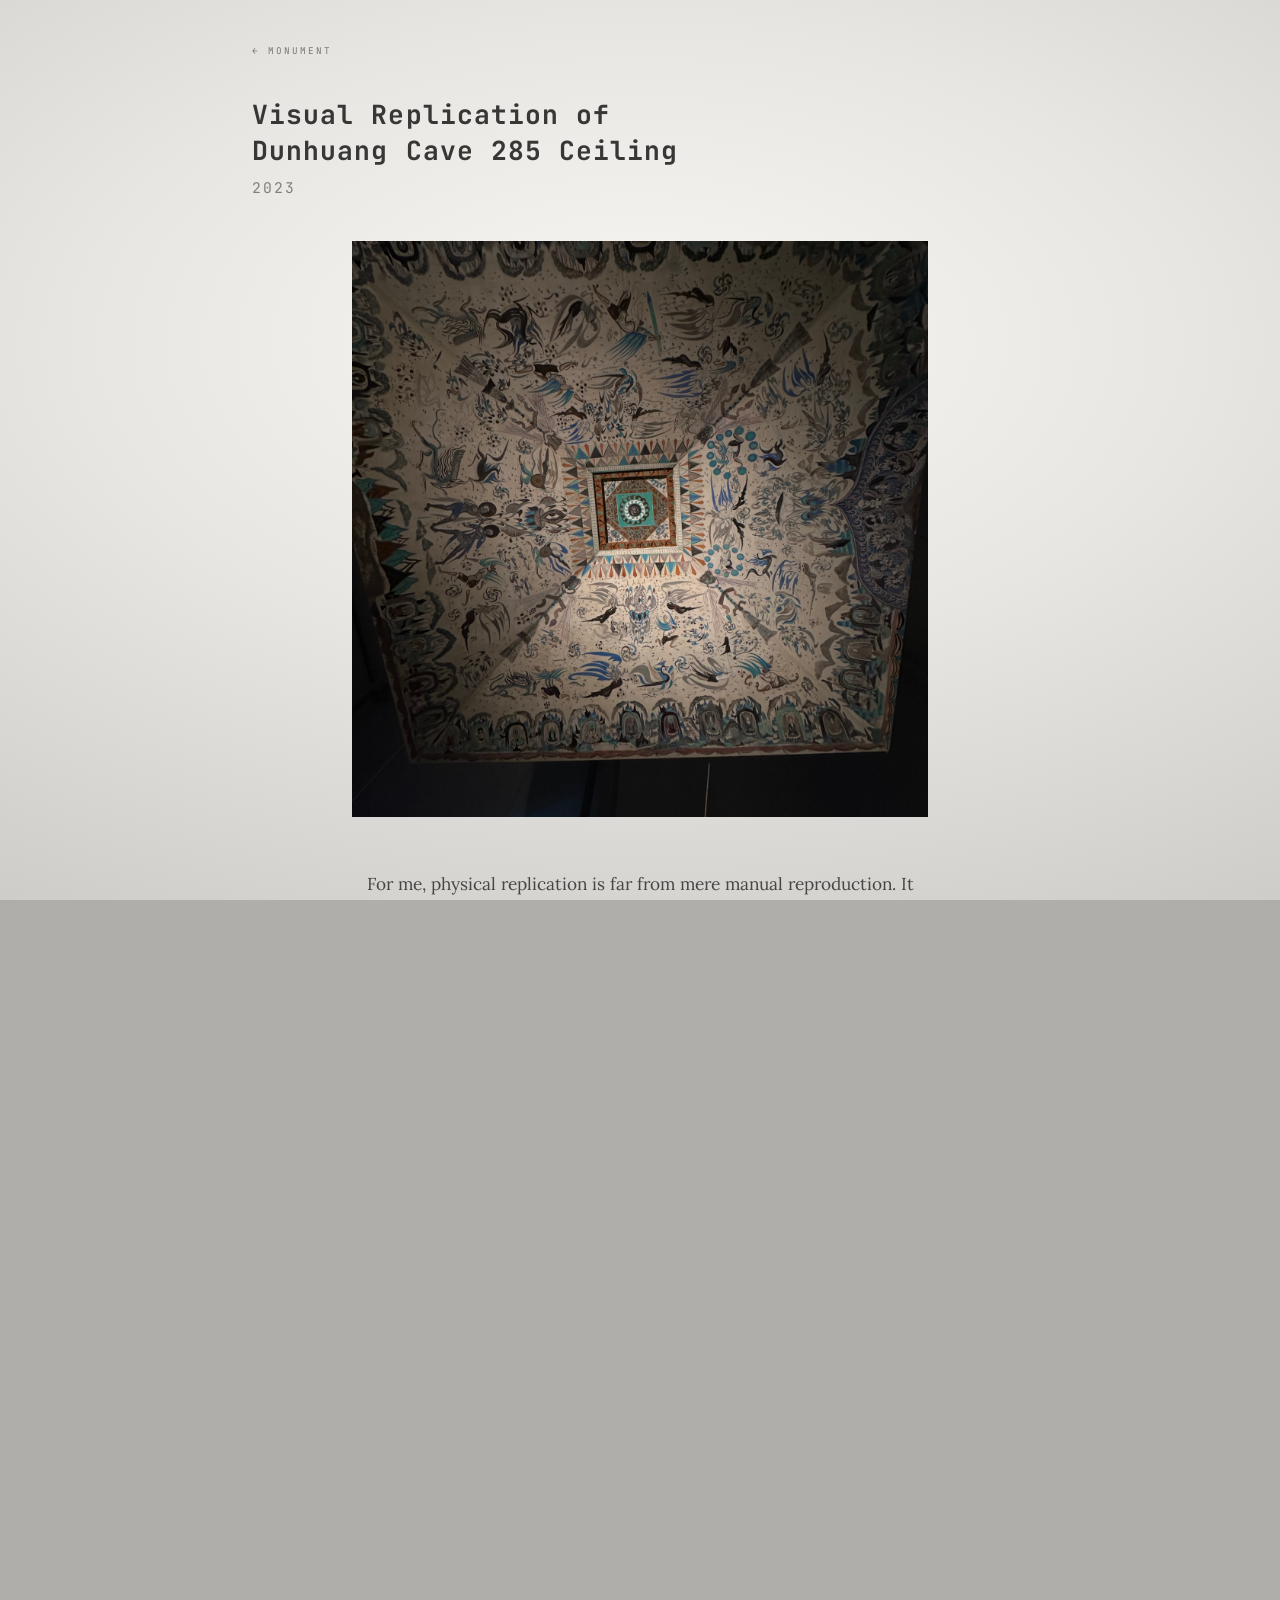
==== 01-DunhuangReplication/index.html @ 9743ee8e "Add project year labels below subpage titles Co-authored-by: Cursor <cursoragent@cursor.com>" ====
<!DOCTYPE html>
<html lang="en">
<head>
  <meta charset="UTF-8" />
  <meta name="viewport" content="width=device-width, initial-scale=1.0" />
  <title>Visual Replication of Dunhuang Cave 285 Ceiling — Tiange Xiang Portfolio</title>
  <link rel="preconnect" href="https://fonts.googleapis.com" />
  <link rel="preconnect" href="https://fonts.gstatic.com" crossorigin />
  <link
    href="https://fonts.googleapis.com/css2?family=JetBrains+Mono:wght@400;500;700&family=Lora:ital,wght@0,400;1,400&display=swap"
    rel="stylesheet"
  />
  <link rel="stylesheet" href="../style.css" />
  <link rel="stylesheet" href="project.css" />
</head>
<body
  class="wrapper project-page dunhuang-page"
  data-text="text-content.txt"
  data-next="../02-GatehouseReplication/"
>
  <div class="bg-atmosphere" aria-hidden="true"></div>
  <canvas id="meteor-layer" data-variant="subpage" aria-hidden="true"></canvas>

  <article class="dh-page">
    <a class="dh-back" href="../">← Monument</a>

    <header class="dh-header">
      <h1 class="dh-title">
        <span class="dh-title-line">Visual Replication of</span>
        <span class="dh-title-line">Dunhuang Cave 285 Ceiling</span>
      </h1>
      <p class="dh-year">2023</p>
    </header>

    <figure class="dh-hero">
      <img src="hero.jpg" alt="Replicated Dunhuang Cave 285 caisson ceiling" width="900" height="900" loading="eager" />
    </figure>

    <div id="dh-intro" class="dh-prose" aria-live="polite"></div>

    <div class="dh-process" role="group" aria-label="Replication process">
      <figure class="dh-process__item">
        <img src="process1.jpg" alt="Workshop construction of the caisson form, step one" width="640" height="480" loading="lazy" />
      </figure>
      <figure class="dh-process__item">
        <img src="process2.jpg" alt="Workshop construction of the caisson form, step two" width="640" height="480" loading="lazy" />
      </figure>
      <figure class="dh-process__item">
        <img src="process3.jpg" alt="Workshop construction of the caisson form, step three" width="640" height="480" loading="lazy" />
      </figure>
    </div>

    <div id="dh-mid1" class="dh-prose"></div>

    <div class="dh-zaojing-pair">
      <figure class="dh-zaojing">
        <img src="zaojing-OG.jpg" alt="Central zaojing lotus pattern from Cave 285" width="520" height="520" loading="lazy" />
      </figure>
      <figure class="dh-zaojing">
        <img src="zaojing-sketch.jpg" alt="Zaojing line drawing study" width="520" height="520" loading="lazy" />
      </figure>
    </div>

    <figure class="dh-lotus">
      <img src="lotus.jpg" alt="Lotus throne motif reference" width="280" height="280" loading="lazy" />
    </figure>

    <div id="dh-mid2" class="dh-prose"></div>

    <section class="dh-split" aria-label="Ceiling and narrative">
      <figure class="dh-split__media">
        <img src="preview-1.jpg" alt="Ceiling and wall mural in the replicated cave space" width="640" height="960" loading="lazy" />
      </figure>
      <div id="dh-split-text" class="dh-prose dh-prose--split"></div>
    </section>

    <div id="dh-exhi-lead" class="dh-prose"></div>

    <figure class="dh-exhi">
      <img src="exhi-preview.jpg" alt="Exhibition installation of the replication" width="1200" height="675" loading="lazy" />
    </figure>

    <div id="dh-final" class="dh-prose"></div>

    <footer class="dh-footer">
      <a id="project-next" class="dh-next" href="../02-GatehouseReplication/">click to see my next project</a>
    </footer>
  </article>

  <script src="../meteor.js"></script>
  <script src="dunhuang-page.js"></script>
</body>
</html>
---- style.css ----
/* ==========================================================================

   3D Monument — UI shell only (scene in WebGL)

   ========================================================================== */



:root {

  --stone-deep: #b0aeaa;

  --stone-mid: #c4c2be;

  --stone: #d8d6d2;

  --stone-light: #f8f6f2;

  --ink: rgba(30, 30, 30, 0.55);

}



* {

  box-sizing: border-box;

  margin: 0;

  padding: 0;

}



html,

body,

.wrapper {

  width: 100%;

  height: 100%;

  overflow: hidden;

}



.wrapper {

  background-color: var(--stone-deep);

  position: relative;

}



.bg-atmosphere {

  position: fixed;

  inset: 0;

  z-index: 0;

  pointer-events: none;

  background:

    radial-gradient(

      ellipse 156% 124% at 50% 38%,

      var(--stone-light) 0%,

      #e8e6e2 28%,

      var(--stone) 48%,

      var(--stone-mid) 72%,

      var(--stone-deep) 100%

    ),

    radial-gradient(

      ellipse 240% 180% at 50% 100%,

      #a8a6a2 0%,

      transparent 58%

    ),

    linear-gradient(

      180deg,

      var(--stone-deep) 0%,

      #b4b2ae 18%,

      var(--stone-mid) 42%,

      var(--stone) 62%,

      #eceae6 82%,

      var(--stone-light) 100%

    );

}



#canvas-host {

  position: fixed;

  inset: 0;

  z-index: 1;

  background: transparent;

  touch-action: manipulation;

}



#canvas-host canvas {

  display: block;

  width: 100%;

  height: 100%;

  outline: none;

}



.ui-hint {

  position: fixed;

  bottom: 2.6rem;

  left: 50%;

  transform: translateX(-50%);

  font-family: "JetBrains Mono", monospace;

  font-size: 0.58rem;

  letter-spacing: 0.22em;

  text-transform: uppercase;

  color: var(--ink);

  z-index: 3;

  pointer-events: none;

  opacity: 0.55;

}



.is-mobile .ui-hint {

  font-size: 0;

}



.is-mobile .ui-hint::after {

  content: "Tap a face to open a project";

  font-size: 0.58rem;

  letter-spacing: 0.22em;

  text-transform: uppercase;

}



.webgl-fallback {

  display: flex;

  flex-direction: column;

  align-items: center;

  justify-content: center;

  min-height: 100%;

  padding: 2rem 1.5rem 4rem;

  text-align: center;

  font-family: "JetBrains Mono", monospace;

  color: rgba(30, 30, 30, 0.72);

}



.webgl-fallback-msg {

  font-size: 0.62rem;

  letter-spacing: 0.18em;

  text-transform: uppercase;

  margin-bottom: 0.75rem;

}



.webgl-fallback-sub {

  font-size: 0.58rem;

  letter-spacing: 0.14em;

  opacity: 0.65;

  margin-bottom: 1.25rem;

}



.webgl-fallback-list {

  list-style: none;

  display: flex;

  flex-direction: column;

  gap: 0.85rem;

}



.webgl-fallback-list a {

  color: rgba(30, 30, 30, 0.78);

  text-decoration: none;

  font-size: 0.58rem;

  letter-spacing: 0.12em;

  text-transform: uppercase;

  border-bottom: 1px solid rgba(30, 30, 30, 0.22);

  padding-bottom: 0.15rem;

}



.webgl-fallback-list a:hover {

  color: rgba(30, 30, 30, 0.95);

}



.webgl-fallback-num {

  opacity: 0.55;

  margin-right: 0.35rem;

}



.site-footer {

  position: fixed;

  bottom: 0.85rem;

  left: 50%;

  transform: translateX(-50%);

  font-family: "JetBrains Mono", monospace;

  font-size: 0.58rem;

  letter-spacing: 0.28em;

  text-transform: uppercase;

  color: var(--ink);

  z-index: 5;

  pointer-events: none;

}



#meteor-layer {

  position: fixed;

  inset: 0;

  width: 100%;

  height: 100%;

  z-index: 4;

  pointer-events: none;

}



/* ==========================================================================

   Project subpages (scrollable article)

   ========================================================================== */



body.project-page {

  overflow-x: hidden;

  overflow-y: auto;

  min-height: 100%;

}



.project-page #meteor-layer {

  position: fixed;

  inset: 0;

  width: 100%;

  height: 100%;

  z-index: 1;

  pointer-events: none;

}



.project-page .bg-atmosphere {

  position: fixed;

}



.project-shell {

  position: relative;

  z-index: 2;

  max-width: 52rem;

  margin: 0 auto;

  padding: 3rem 1.5rem 5rem;

}



.project-back {

  display: inline-block;

  margin-bottom: 2rem;

  font-family: "JetBrains Mono", monospace;

  font-size: 0.58rem;

  letter-spacing: 0.22em;

  text-transform: uppercase;

  color: var(--ink);

  text-decoration: none;

}



.project-back:hover {

  color: rgba(30, 30, 30, 0.85);

}



.project-tag {

  font-family: "JetBrains Mono", monospace;

  font-size: 0.58rem;

  letter-spacing: 0.22em;

  text-transform: uppercase;

  color: var(--ink);

  margin-bottom: 0.75rem;

}



.project-title {

  font-family: "JetBrains Mono", monospace;

  font-weight: 700;

  font-size: clamp(1rem, 2.4vw, 1.35rem);

  letter-spacing: 0.06em;

  line-height: 1.45;

  color: rgba(30, 30, 30, 0.82);

  margin-bottom: 1.5rem;

}



.project-hero {

  width: 100%;

  height: auto;

  display: block;

  margin-bottom: 2rem;

  box-shadow: 0 12px 40px rgba(30, 30, 30, 0.12);

}



.project-body {

  font-family: "Lora", serif;

  font-size: 1.05rem;

  line-height: 1.75;

  color: rgba(30, 30, 30, 0.78);

}



.project-body p {

  margin-bottom: 1.25rem;

}



.project-next {

  display: inline-block;

  margin-top: 2rem;

  font-family: "JetBrains Mono", monospace;

  font-size: 0.62rem;

  letter-spacing: 0.18em;

  text-transform: uppercase;

  color: rgba(30, 30, 30, 0.7);

  text-decoration: none;

  border-bottom: 1px solid rgba(30, 30, 30, 0.25);

}



.project-next:hover {

  color: rgba(30, 30, 30, 0.95);

}



/* 首页 → 子页 View Transition（减少闪屏） */

@view-transition {
  navigation: auto;
}

::view-transition-old(root),
::view-transition-new(root) {
  animation-duration: 0.35s;
  background-color: var(--stone-deep);
}
---- 01-DunhuangReplication/project.css ----
/* Dunhuang 01 — layout matched to Figma (node 6-23) */

:root {
  --dh-section-gap: 3.25rem;
  /* process 下方、exhi 上方：在 1.5× 基础上再 ×2 → 共 3× 默认间距 */
  --dh-section-gap-wide: calc(var(--dh-section-gap) * 3);
}

.dunhuang-page {
  overflow-x: hidden;
  overflow-y: auto;
  min-height: 100%;
}

.dh-page {
  position: relative;
  z-index: 2;
  max-width: 52rem;
  margin: 0 auto;
  padding: 2.5rem 1.75rem 6rem;
}

/* —— Nav —— */
.dh-back {
  display: inline-block;
  margin-bottom: 2.5rem;
  font-family: "JetBrains Mono", monospace;
  font-size: 0.58rem;
  letter-spacing: 0.22em;
  text-transform: uppercase;
  color: var(--ink);
  text-decoration: none;
}

.dh-back:hover {
  color: rgba(30, 30, 30, 0.88);
}

/* —— Title (Figma: top-left, mono, two lines) —— */
.dh-header {
  margin-bottom: 2.75rem;
}

.dh-title {
  font-family: "JetBrains Mono", monospace;
  font-weight: 700;
  font-size: clamp(1.05rem, 2.8vw, 1.65rem);
  letter-spacing: 0.04em;
  line-height: 1.35;
  color: rgba(30, 30, 30, 0.88);
  max-width: 22em;
}

.dh-title-line {
  display: block;
}

.dh-year {
  font-family: "JetBrains Mono", monospace;
  font-weight: 400;
  font-size: clamp(0.78rem, 1.75vw, 0.92rem);
  letter-spacing: 0.14em;
  color: rgba(30, 30, 30, 0.52);
  margin: 0.6rem 0 0;
}

/* —— Hero (centered square) —— */
.dh-hero {
  margin: 0 auto 3.25rem;
  max-width: min(36rem, 92vw);
}

.dh-hero img {
  display: block;
  width: 100%;
  height: auto;
  aspect-ratio: 1;
  object-fit: cover;
}

/* —— Body copy (centered column, Lora) —— */
.dh-prose {
  font-family: "Lora", serif;
  font-size: clamp(0.95rem, 1.35vw, 1.08rem);
  line-height: 1.82;
  color: rgba(30, 30, 30, 0.78);
  text-align: center;
  max-width: 36rem;
  margin-left: auto;
  margin-right: auto;
}

.dh-prose p {
  margin: 0 0 1.35rem;
}

.dh-prose p:last-child {
  margin-bottom: 0;
}

.dh-prose + .dh-prose,
.dh-process + .dh-prose,
.dh-hero + .dh-prose {
  margin-top: 0;
}

/* spacing between sections */
.dh-prose,
.dh-zaojing-pair,
.dh-lotus,
.dh-split,
.dh-exhi {
  margin-bottom: var(--dh-section-gap);
}

.dh-process,
#dh-exhi-lead {
  margin-bottom: var(--dh-section-gap-wide);
}

/* —— Process row (3-up) —— */
.dh-process {
  display: grid;
  grid-template-columns: repeat(3, 1fr);
  gap: 0.65rem;
  max-width: 100%;
  margin-left: auto;
  margin-right: auto;
}

.dh-process__item {
  margin: 0;
}

.dh-process__item img {
  display: block;
  width: 100%;
  height: auto;
  aspect-ratio: 4 / 3;
  object-fit: cover;
}

/* —— Zaojing pair (OG + sketch, same row) —— */
.dh-zaojing-pair {
  display: grid;
  grid-template-columns: 1fr 1fr;
  gap: 0.65rem;
  max-width: min(42rem, 92vw);
  margin-left: auto;
  margin-right: auto;
}

.dh-zaojing-pair .dh-zaojing {
  margin: 0;
  max-width: none;
}

.dh-zaojing-pair .dh-zaojing img {
  display: block;
  width: 100%;
  height: auto;
  aspect-ratio: 1;
  object-fit: cover;
}

.dh-lotus {
  margin-top: -1.5rem;
  margin-left: auto;
  margin-right: auto;
  max-width: min(11rem, 42vw);
}

.dh-lotus img {
  display: block;
  width: 100%;
  height: auto;
  aspect-ratio: 1;
  object-fit: cover;
}

/* —— Split: image left, text right —— */
.dh-split {
  display: grid;
  grid-template-columns: minmax(0, 1fr) minmax(0, 1fr);
  gap: 2rem 2.5rem;
  align-items: center;
  max-width: 100%;
}

.dh-split__media {
  margin: 0;
}

.dh-split__media img {
  display: block;
  width: 100%;
  height: auto;
  object-fit: cover;
}

.dh-prose--split {
  text-align: left;
  max-width: none;
  margin: 0;
}

/* —— Exhibition wide —— */
.dh-exhi {
  margin-left: auto;
  margin-right: auto;
  max-width: 100%;
}

.dh-exhi img {
  display: block;
  width: 100%;
  height: auto;
}

/* —— Footer link (bottom-right, mono) —— */
.dh-footer {
  display: flex;
  justify-content: flex-end;
  margin-top: 4rem;
  padding-top: 1rem;
}

.dh-next {
  font-family: "JetBrains Mono", monospace;
  font-size: 0.62rem;
  letter-spacing: 0.12em;
  text-transform: lowercase;
  color: rgba(30, 30, 30, 0.65);
  text-decoration: none;
  border-bottom: 1px solid rgba(30, 30, 30, 0.22);
}

.dh-next:hover {
  color: rgba(30, 30, 30, 0.92);
}

/* —— Tablet —— */
@media (max-width: 900px) {
  .dh-split {
    grid-template-columns: 1fr;
    gap: 2rem;
  }

  .dh-prose--split {
    text-align: center;
    max-width: 36rem;
    margin-left: auto;
    margin-right: auto;
  }

  .dh-split__media {
    max-width: min(22rem, 88vw);
    margin-left: auto;
    margin-right: auto;
  }
}

/* —— Mobile —— */
@media (max-width: 600px) {
  .dh-page {
    padding: 2rem 1.15rem 4.5rem;
  }

  .dh-process {
    grid-template-columns: 1fr;
    gap: 0.5rem;
  }

  .dh-process__item img {
    aspect-ratio: 16 / 10;
  }

  .dh-lotus {
    margin-top: 0;
  }
}
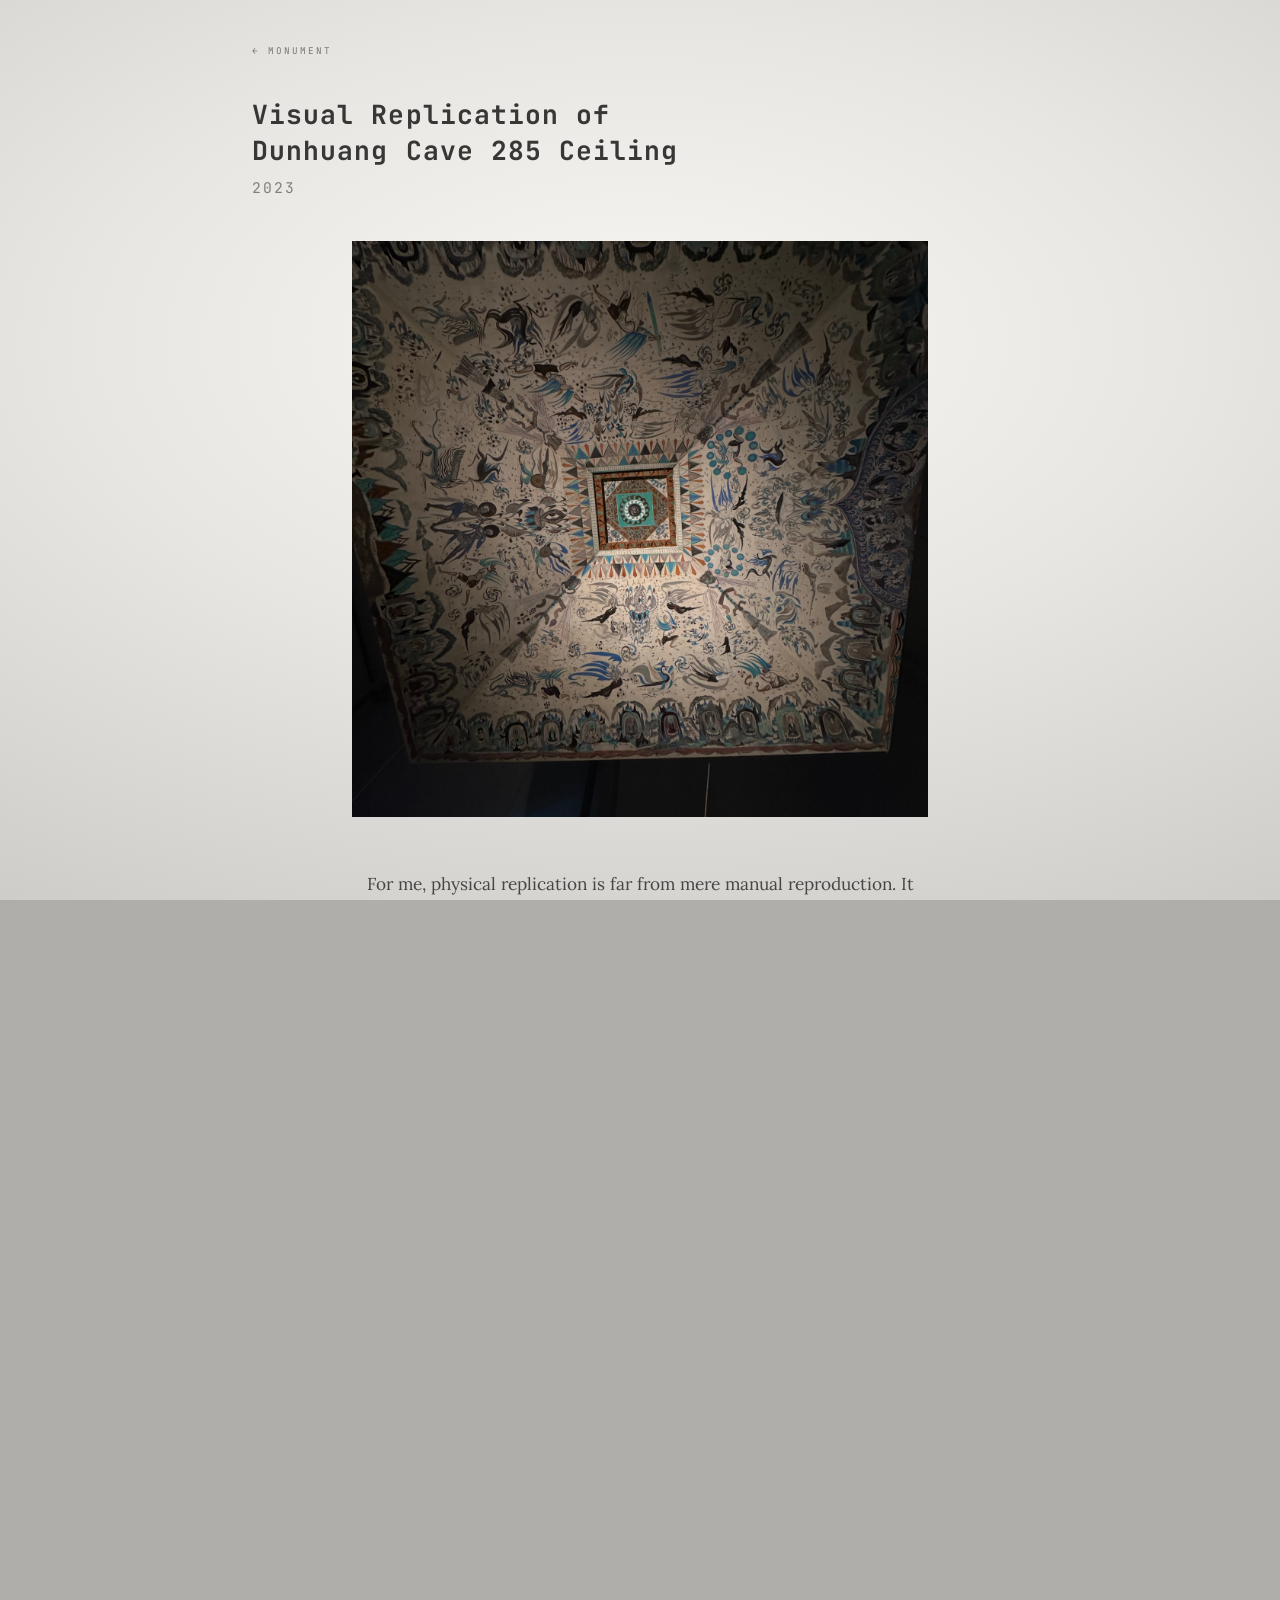
==== commit b0b6aa92: "Add footer back-to-monument links on project subpages Co-authored-by: Cursor <cursoragent@cursor.com" ====
--- a/01-DunhuangReplication/index.html
+++ b/01-DunhuangReplication/index.html
@@ -83,7 +83,10 @@
     <div id="dh-final" class="dh-prose"></div>
 
     <footer class="dh-footer">
-      <a id="project-next" class="dh-next" href="../02-GatehouseReplication/">click to see my next project</a>
+      <nav class="dh-footer-nav" aria-label="Page navigation">
+        <a class="dh-back-monument" href="../">← back to monument</a>
+        <a id="project-next" class="dh-next" href="../02-GatehouseReplication/">click to see my next project</a>
+      </nav>
     </footer>
   </article>
 
--- a/01-DunhuangReplication/project.css
+++ b/01-DunhuangReplication/project.css
@@ -225,6 +225,14 @@
   padding-top: 1rem;
 }
 
+.dh-footer-nav {
+  display: flex;
+  flex-direction: column;
+  align-items: flex-end;
+  gap: 0.75rem;
+}
+
+.dh-back-monument,
 .dh-next {
   font-family: "JetBrains Mono", monospace;
   font-size: 0.62rem;
@@ -235,6 +243,7 @@
   border-bottom: 1px solid rgba(30, 30, 30, 0.22);
 }
 
+.dh-back-monument:hover,
 .dh-next:hover {
   color: rgba(30, 30, 30, 0.92);
 }
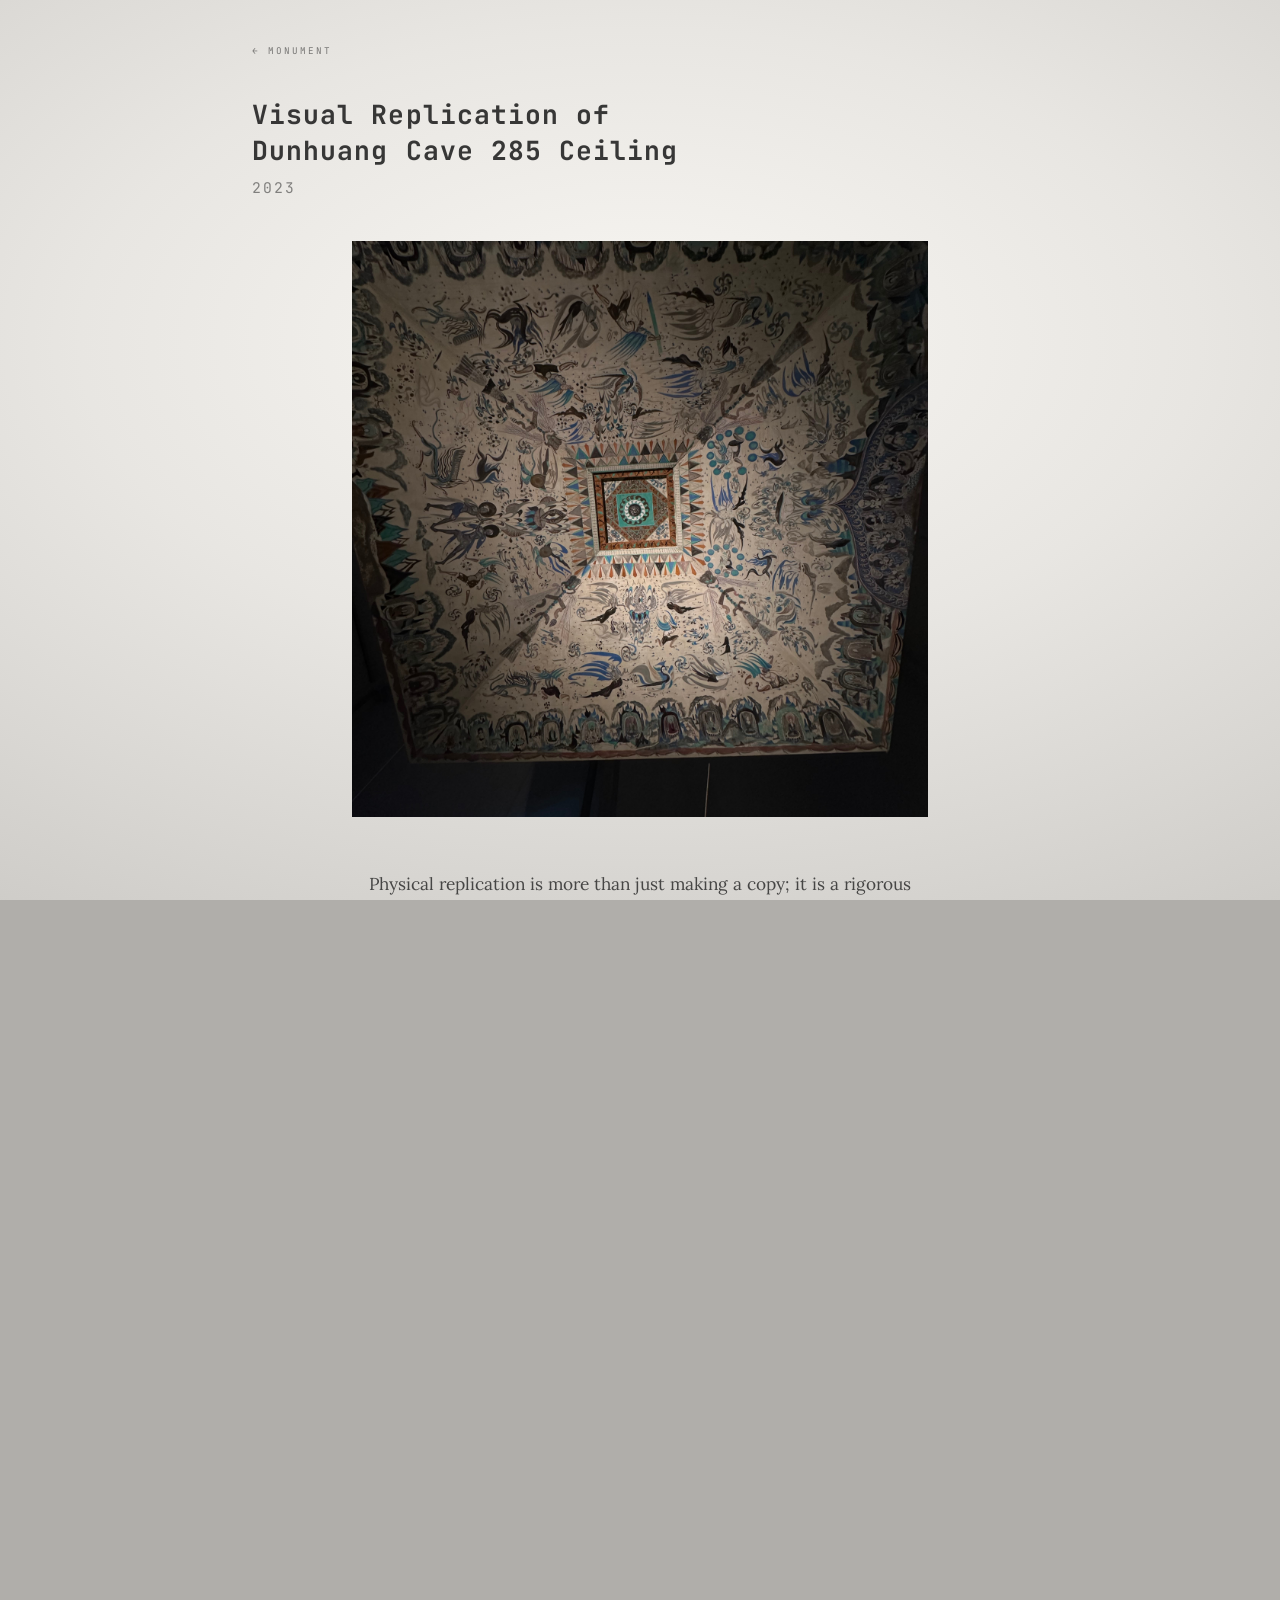
==== commit 7d3b8602: "Revise Dunhuang page zaojing trio layout, mural text, and copy Co-authored-by: Cursor <cursoragent@c" ====
--- a/01-DunhuangReplication/index.html
+++ b/01-DunhuangReplication/index.html
@@ -52,18 +52,17 @@
 
     <div id="dh-mid1" class="dh-prose"></div>
 
-    <div class="dh-zaojing-pair">
-      <figure class="dh-zaojing">
+    <div class="dh-zaojing-trio" role="group" aria-label="Zaojing studies">
+      <figure class="dh-zaojing-trio__item">
         <img src="zaojing-OG.jpg" alt="Central zaojing lotus pattern from Cave 285" width="520" height="520" loading="lazy" />
       </figure>
-      <figure class="dh-zaojing">
+      <figure class="dh-zaojing-trio__item">
         <img src="zaojing-sketch.jpg" alt="Zaojing line drawing study" width="520" height="520" loading="lazy" />
       </figure>
+      <figure class="dh-zaojing-trio__item">
+        <img src="lotus.jpg" alt="Lotus throne motif reference" width="280" height="280" loading="lazy" />
+      </figure>
     </div>
-
-    <figure class="dh-lotus">
-      <img src="lotus.jpg" alt="Lotus throne motif reference" width="280" height="280" loading="lazy" />
-    </figure>
 
     <div id="dh-mid2" class="dh-prose"></div>
 
--- a/01-DunhuangReplication/project.css
+++ b/01-DunhuangReplication/project.css
@@ -106,8 +106,7 @@
 
 /* spacing between sections */
 .dh-prose,
-.dh-zaojing-pair,
-.dh-lotus,
+.dh-zaojing-trio,
 .dh-split,
 .dh-exhi {
   margin-bottom: var(--dh-section-gap);
@@ -140,45 +139,47 @@
   object-fit: cover;
 }
 
-/* —— Zaojing pair (OG + sketch, same row) —— */
-.dh-zaojing-pair {
+/* —— Zaojing trio (OG + sketch + lotus) —— */
+.dh-zaojing-trio {
+  container-type: inline-size;
   display: grid;
-  grid-template-columns: 1fr 1fr;
+  grid-template-columns: repeat(3, 1fr);
   gap: 0.65rem;
-  max-width: min(42rem, 92vw);
+  max-width: 100%;
   margin-left: auto;
   margin-right: auto;
-}
-
-.dh-zaojing-pair .dh-zaojing {
-  margin: 0;
-  max-width: none;
-}
-
-.dh-zaojing-pair .dh-zaojing img {
-  display: block;
-  width: 100%;
-  height: auto;
-  aspect-ratio: 1;
-  object-fit: cover;
-}
-
-.dh-lotus {
-  margin-top: -1.5rem;
-  margin-left: auto;
-  margin-right: auto;
-  max-width: min(11rem, 42vw);
-}
-
-.dh-lotus img {
-  display: block;
-  width: 100%;
-  height: auto;
-  aspect-ratio: 1;
-  object-fit: cover;
-}
-
-/* —— Split: image left, text right —— */
+  align-items: start;
+}
+
+.dh-zaojing-trio__item {
+  margin: 0;
+}
+
+.dh-zaojing-trio__item:not(:first-child) {
+  display: flex;
+  justify-content: center;
+  align-items: flex-start;
+}
+
+.dh-zaojing-trio__item img {
+  display: block;
+  height: auto;
+  object-fit: contain;
+}
+
+.dh-zaojing-trio__item:first-child img {
+  width: 100%;
+}
+
+/* Match sketch + lotus rendered height to OG (432/457) without cropping */
+.dh-zaojing-trio__item:nth-child(2) img,
+.dh-zaojing-trio__item:nth-child(3) img {
+  max-height: calc(((100cqw - 1.3rem) / 3) * 432 / 457);
+  width: auto;
+  max-width: 100%;
+}
+
+/* —— Split: image left, mural text right —— */
 .dh-split {
   display: grid;
   grid-template-columns: minmax(0, 1fr) minmax(0, 1fr);
@@ -189,19 +190,35 @@
 
 .dh-split__media {
   margin: 0;
+  display: flex;
+  align-items: center;
+  justify-content: center;
 }
 
 .dh-split__media img {
   display: block;
   width: 100%;
   height: auto;
-  object-fit: cover;
+  object-fit: contain;
 }
 
 .dh-prose--split {
+  display: flex;
+  flex-direction: column;
+  justify-content: center;
   text-align: left;
   max-width: none;
   margin: 0;
+}
+
+.dh-mural-text {
+  font-family: "Lora", serif;
+  font-style: italic;
+  font-size: clamp(0.78rem, 1.05vw, 0.85rem);
+  line-height: 1.62;
+  color: rgba(30, 30, 30, 0.58);
+  margin: 0;
+  text-align: left;
 }
 
 /* —— Exhibition wide —— */
@@ -262,6 +279,10 @@
     margin-right: auto;
   }
 
+  .dh-mural-text {
+    text-align: center;
+  }
+
   .dh-split__media {
     max-width: min(22rem, 88vw);
     margin-left: auto;
@@ -284,7 +305,19 @@
     aspect-ratio: 16 / 10;
   }
 
-  .dh-lotus {
-    margin-top: 0;
-  }
-}
+  .dh-zaojing-trio {
+    grid-template-columns: 1fr;
+    gap: 0.5rem;
+    max-width: min(20rem, 88vw);
+  }
+
+  .dh-zaojing-trio__item:not(:first-child) {
+    display: block;
+  }
+
+  .dh-zaojing-trio__item:nth-child(2) img,
+  .dh-zaojing-trio__item:nth-child(3) img {
+    max-height: none;
+    width: 100%;
+  }
+}
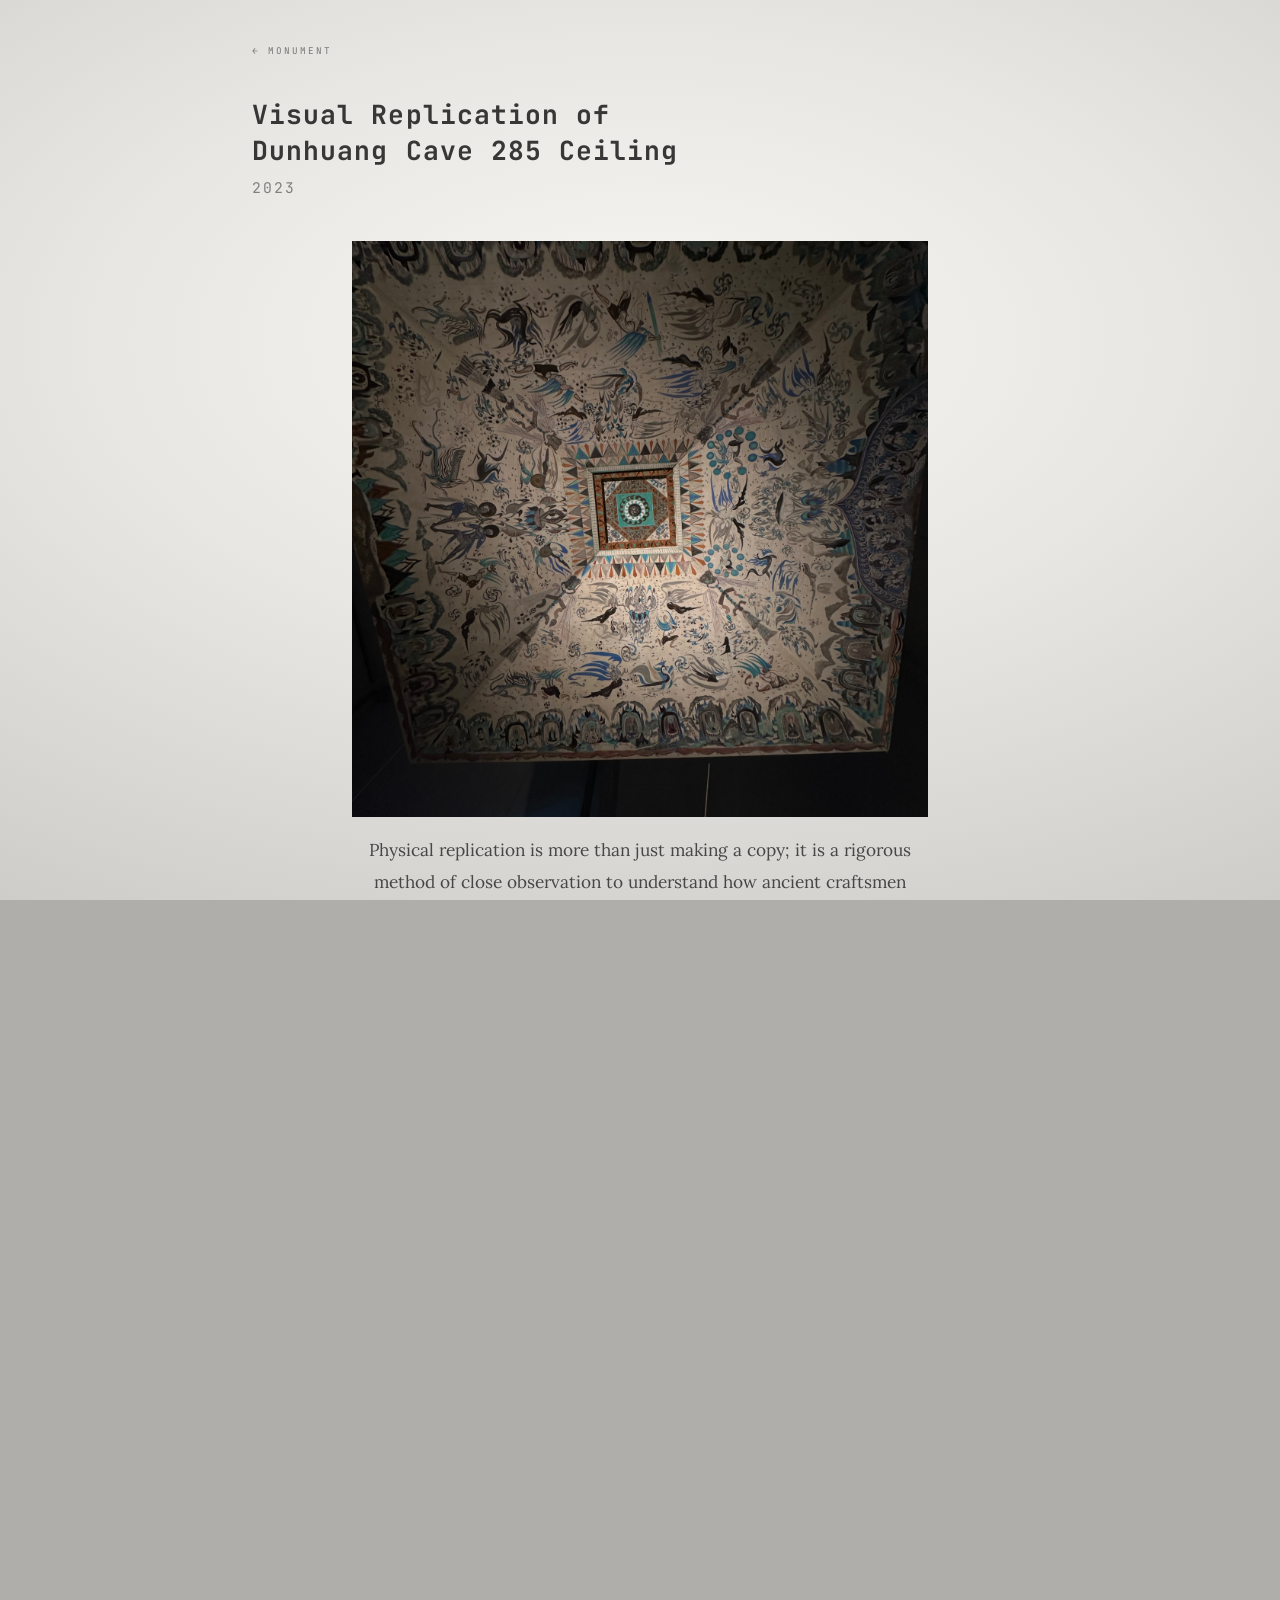
==== commit a074c365: "Align prose to media blocks including multi-image rows (layout B) Co-authored-by: Cursor <cursoragen" ====
--- a/01-DunhuangReplication/index.html
+++ b/01-DunhuangReplication/index.html
@@ -32,39 +32,42 @@
       <p class="dh-year">2023</p>
     </header>
 
-    <figure class="dh-hero">
-      <img src="hero.jpg" alt="Replicated Dunhuang Cave 285 caisson ceiling" width="900" height="900" loading="eager" />
-    </figure>
-
-    <div id="dh-intro" class="dh-prose" aria-live="polite"></div>
-
-    <div class="dh-process" role="group" aria-label="Replication process">
-      <figure class="dh-process__item">
-        <img src="process1.jpg" alt="Workshop construction of the caisson form, step one" width="640" height="480" loading="lazy" />
+    <div class="project-stack project-stack--hero">
+      <figure class="dh-hero project-stack__media">
+        <img src="hero.jpg" alt="Replicated Dunhuang Cave 285 caisson ceiling" width="900" height="900" loading="eager" />
       </figure>
-      <figure class="dh-process__item">
-        <img src="process2.jpg" alt="Workshop construction of the caisson form, step two" width="640" height="480" loading="lazy" />
-      </figure>
-      <figure class="dh-process__item">
-        <img src="process3.jpg" alt="Workshop construction of the caisson form, step three" width="640" height="480" loading="lazy" />
-      </figure>
+      <div id="dh-intro" class="dh-prose project-prose" aria-live="polite"></div>
     </div>
 
-    <div id="dh-mid1" class="dh-prose"></div>
-
-    <div class="dh-zaojing-trio" role="group" aria-label="Zaojing studies">
-      <figure class="dh-zaojing-trio__item">
-        <img src="zaojing-OG.jpg" alt="Central zaojing lotus pattern from Cave 285" width="520" height="520" loading="lazy" />
-      </figure>
-      <figure class="dh-zaojing-trio__item">
-        <img src="zaojing-sketch.jpg" alt="Zaojing line drawing study" width="520" height="520" loading="lazy" />
-      </figure>
-      <figure class="dh-zaojing-trio__item">
-        <img src="lotus.jpg" alt="Lotus throne motif reference" width="280" height="280" loading="lazy" />
-      </figure>
+    <div class="project-stack project-stack--process">
+      <div class="dh-process project-stack__media" role="group" aria-label="Replication process">
+        <figure class="dh-process__item">
+          <img src="process1.jpg" alt="Workshop construction of the caisson form, step one" width="640" height="480" loading="lazy" />
+        </figure>
+        <figure class="dh-process__item">
+          <img src="process2.jpg" alt="Workshop construction of the caisson form, step two" width="640" height="480" loading="lazy" />
+        </figure>
+        <figure class="dh-process__item">
+          <img src="process3.jpg" alt="Workshop construction of the caisson form, step three" width="640" height="480" loading="lazy" />
+        </figure>
+      </div>
+      <div id="dh-mid1" class="dh-prose project-prose"></div>
     </div>
 
-    <div id="dh-mid2" class="dh-prose"></div>
+    <div class="project-stack project-stack--zaojing">
+      <div class="dh-zaojing-trio project-stack__media" role="group" aria-label="Zaojing studies">
+        <figure class="dh-zaojing-trio__item">
+          <img src="zaojing-OG.jpg" alt="Central zaojing lotus pattern from Cave 285" width="520" height="520" loading="lazy" />
+        </figure>
+        <figure class="dh-zaojing-trio__item">
+          <img src="zaojing-sketch.jpg" alt="Zaojing line drawing study" width="520" height="520" loading="lazy" />
+        </figure>
+        <figure class="dh-zaojing-trio__item">
+          <img src="lotus.jpg" alt="Lotus throne motif reference" width="280" height="280" loading="lazy" />
+        </figure>
+      </div>
+      <div id="dh-mid2" class="dh-prose project-prose"></div>
+    </div>
 
     <section class="dh-split" aria-label="Ceiling and narrative">
       <figure class="dh-split__media">
@@ -73,13 +76,13 @@
       <div id="dh-split-text" class="dh-prose dh-prose--split"></div>
     </section>
 
-    <div id="dh-exhi-lead" class="dh-prose"></div>
-
-    <figure class="dh-exhi">
-      <img src="exhi-preview.jpg" alt="Exhibition installation of the replication" width="1200" height="675" loading="lazy" />
-    </figure>
-
-    <div id="dh-final" class="dh-prose"></div>
+    <div class="project-stack project-stack--full">
+      <figure class="dh-exhi project-stack__media">
+        <img src="exhi-preview.jpg" alt="Exhibition installation of the replication" width="1200" height="675" loading="lazy" />
+      </figure>
+      <div id="dh-exhi-lead" class="dh-prose project-prose"></div>
+      <div id="dh-final" class="dh-prose project-prose"></div>
+    </div>
 
     <footer class="dh-footer">
       <nav class="dh-footer-nav" aria-label="Page navigation">
--- a/style.css
+++ b/style.css
@@ -367,6 +367,82 @@
   overflow-y: auto;
 
   min-height: 100%;
+
+}
+
+
+
+/* Layout B: each media block + prose directly below share one alignment width */
+
+.project-page .project-stack {
+
+  display: flex;
+
+  flex-direction: column;
+
+  align-items: stretch;
+
+  width: 100%;
+
+  margin-left: auto;
+
+  margin-right: auto;
+
+}
+
+
+
+.project-page .project-stack__media {
+
+  width: 100%;
+
+  max-width: 100%;
+
+  margin-left: auto;
+
+  margin-right: auto;
+
+}
+
+
+
+.project-page .project-stack .project-prose {
+
+  width: 100%;
+
+  max-width: none;
+
+  margin-left: 0;
+
+  margin-right: 0;
+
+  box-sizing: border-box;
+
+}
+
+
+
+.project-page .project-stack .project-stack__media + .project-prose {
+
+  margin-top: 1.15rem;
+
+}
+
+
+
+.project-page .project-stack .project-prose + .project-prose {
+
+  margin-top: 1.35rem;
+
+}
+
+
+
+.project-page .project-stack--full {
+
+  width: 100%;
+
+  max-width: 100%;
 
 }
 
--- a/01-DunhuangReplication/project.css
+++ b/01-DunhuangReplication/project.css
@@ -64,10 +64,33 @@
   margin: 0.6rem 0 0;
 }
 
+/* —— Stacks (layout B) —— */
+.dh-page .project-stack {
+  margin-bottom: var(--dh-section-gap);
+}
+
+.dh-page .project-stack--process,
+.dh-page .project-stack--full {
+  margin-bottom: var(--dh-section-gap-wide);
+}
+
+.dh-page .project-stack--hero {
+  max-width: min(36rem, 92vw);
+}
+
+.dh-page .project-stack > .dh-process,
+.dh-page .project-stack > .dh-zaojing-trio {
+  width: 100%;
+  max-width: 100%;
+}
+
+.dh-page .project-stack .project-prose {
+  text-align: center;
+}
+
 /* —— Hero (centered square) —— */
 .dh-hero {
-  margin: 0 auto 3.25rem;
-  max-width: min(36rem, 92vw);
+  margin: 0;
 }
 
 .dh-hero img {
@@ -98,23 +121,9 @@
   margin-bottom: 0;
 }
 
-.dh-prose + .dh-prose,
-.dh-process + .dh-prose,
-.dh-hero + .dh-prose {
-  margin-top: 0;
-}
-
 /* spacing between sections */
-.dh-prose,
-.dh-zaojing-trio,
-.dh-split,
-.dh-exhi {
+.dh-split {
   margin-bottom: var(--dh-section-gap);
-}
-
-.dh-process,
-#dh-exhi-lead {
-  margin-bottom: var(--dh-section-gap-wide);
 }
 
 /* —— Process row (3-up) —— */
@@ -122,9 +131,9 @@
   display: grid;
   grid-template-columns: repeat(3, 1fr);
   gap: 0.65rem;
-  max-width: 100%;
-  margin-left: auto;
-  margin-right: auto;
+  width: 100%;
+  max-width: 100%;
+  margin: 0;
 }
 
 .dh-process__item {
@@ -141,13 +150,12 @@
 
 /* —— Zaojing trio (OG + sketch + lotus) —— */
 .dh-zaojing-trio {
-  container-type: inline-size;
   display: grid;
   grid-template-columns: repeat(3, 1fr);
   gap: 0.65rem;
-  max-width: 100%;
-  margin-left: auto;
-  margin-right: auto;
+  width: 100%;
+  max-width: 100%;
+  margin: 0;
   align-items: start;
 }
 
@@ -171,12 +179,13 @@
   width: 100%;
 }
 
-/* Match sketch + lotus rendered height to OG (432/457) without cropping */
-.dh-zaojing-trio__item:nth-child(2) img,
+/* Width tuned to OG column height (432÷457) without cropping */
+.dh-zaojing-trio__item:nth-child(2) img {
+  width: 95.4%;
+}
+
 .dh-zaojing-trio__item:nth-child(3) img {
-  max-height: calc(((100cqw - 1.3rem) / 3) * 432 / 457);
-  width: auto;
-  max-width: 100%;
+  width: 83.5%;
 }
 
 /* —— Split: image left, mural text right —— */
@@ -223,8 +232,8 @@
 
 /* —— Exhibition wide —— */
 .dh-exhi {
-  margin-left: auto;
-  margin-right: auto;
+  margin: 0;
+  width: 100%;
   max-width: 100%;
 }
 
@@ -305,10 +314,14 @@
     aspect-ratio: 16 / 10;
   }
 
+  .dh-page .project-stack--zaojing {
+    max-width: min(20rem, 88vw);
+  }
+
   .dh-zaojing-trio {
     grid-template-columns: 1fr;
     gap: 0.5rem;
-    max-width: min(20rem, 88vw);
+    max-width: none;
   }
 
   .dh-zaojing-trio__item:not(:first-child) {
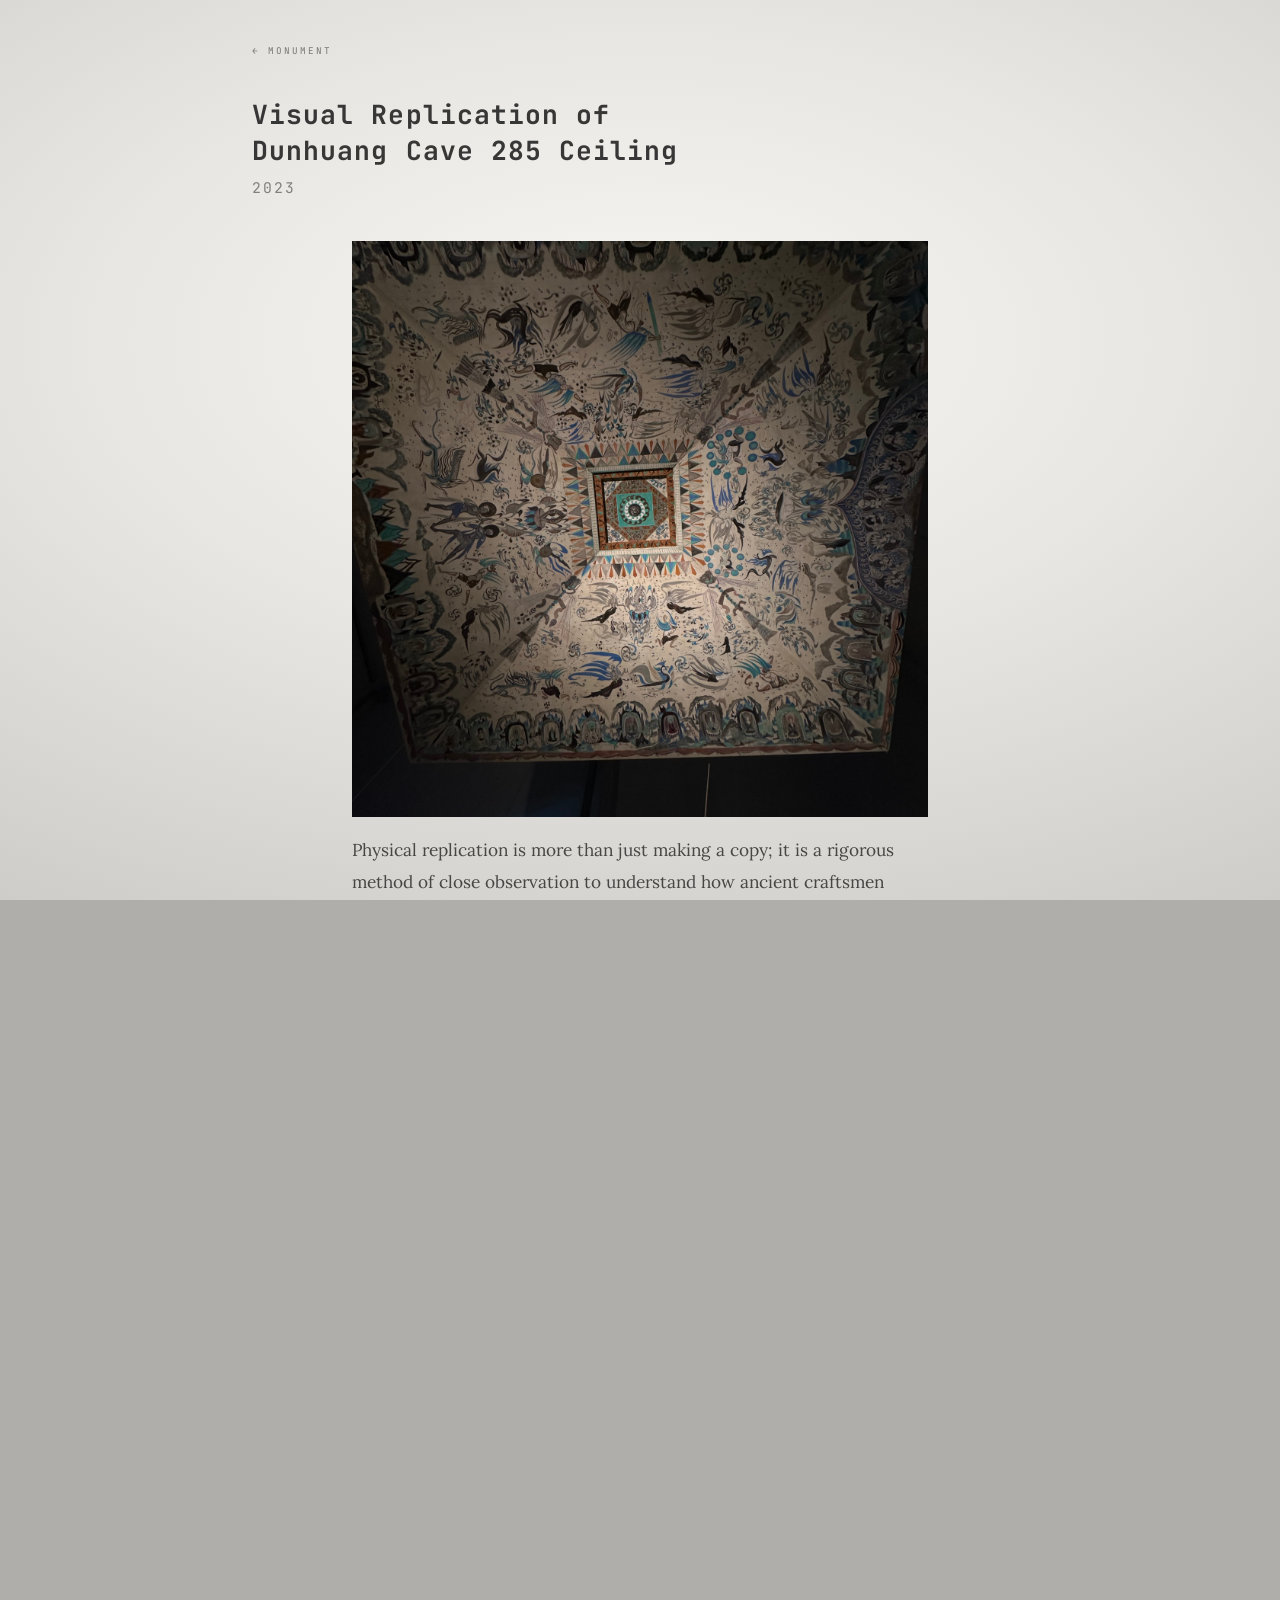
==== commit 50c65799: "Add subpage orbit transition when opening next project Co-authored-by: Cursor <cursoragent@cursor.co" ====
--- a/01-DunhuangReplication/index.html
+++ b/01-DunhuangReplication/index.html
@@ -12,6 +12,13 @@
   />
   <link rel="stylesheet" href="../style.css" />
   <link rel="stylesheet" href="project.css" />
+  <script>
+    try {
+      if (sessionStorage.getItem("project-orbit-enter") === "1") {
+        document.documentElement.classList.add("orbit-nav-active", "project-orbit-enter");
+      }
+    } catch (e) {}
+  </script>
 </head>
 <body
   class="wrapper project-page dunhuang-page"
@@ -93,6 +100,7 @@
   </article>
 
   <script src="../meteor.js"></script>
+  <script src="../js/project-orbit-nav.js"></script>
   <script src="dunhuang-page.js"></script>
 </body>
 </html>
--- a/style.css
+++ b/style.css
@@ -418,6 +418,18 @@
 
   box-sizing: border-box;
 
+  text-align: left;
+
+}
+
+
+
+/* Image captions (e.g. Folk Rhyme) stay centered — override in project CSS */
+
+.project-page .project-stack .project-prose.fr-caption {
+
+  text-align: center;
+
 }
 
 
@@ -623,6 +635,68 @@
 .project-next:hover {
 
   color: rgba(30, 30, 30, 0.95);
+
+}
+
+
+
+/* Subpage orbit nav: rotate article only; bg + meteors fixed */
+
+html.orbit-nav-active {
+
+  perspective: 1400px;
+
+  overflow: hidden;
+
+}
+
+
+
+.project-page article {
+
+  transform-style: preserve-3d;
+
+  backface-visibility: hidden;
+
+}
+
+
+
+.project-page article.orbit-nav-exit {
+
+  transition:
+    transform 720ms cubic-bezier(0.22, 1, 0.36, 1),
+    opacity 720ms ease;
+
+  transform: rotateY(-84deg) scale(0.9) translateZ(-90px);
+
+  opacity: 0.32;
+
+  pointer-events: none;
+
+}
+
+
+
+html.project-orbit-enter .project-page article {
+
+  transform: rotateY(84deg) scale(0.9) translateZ(-90px);
+
+  opacity: 0.32;
+
+}
+
+
+
+html.project-orbit-enter .project-page article.orbit-nav-enter-active {
+
+  transition:
+    transform 720ms cubic-bezier(0.22, 1, 0.36, 1),
+    opacity 720ms ease;
+
+  transform: rotateY(0deg) scale(1) translateZ(0);
+
+  opacity: 1;
 
 }
 
--- a/01-DunhuangReplication/project.css
+++ b/01-DunhuangReplication/project.css
@@ -85,7 +85,7 @@
 }
 
 .dh-page .project-stack .project-prose {
-  text-align: center;
+  text-align: left;
 }
 
 /* —— Hero (centered square) —— */
@@ -107,7 +107,7 @@
   font-size: clamp(0.95rem, 1.35vw, 1.08rem);
   line-height: 1.82;
   color: rgba(30, 30, 30, 0.78);
-  text-align: center;
+  text-align: left;
   max-width: 36rem;
   margin-left: auto;
   margin-right: auto;
@@ -282,14 +282,14 @@
   }
 
   .dh-prose--split {
-    text-align: center;
+    text-align: left;
     max-width: 36rem;
     margin-left: auto;
     margin-right: auto;
   }
 
   .dh-mural-text {
-    text-align: center;
+    text-align: left;
   }
 
   .dh-split__media {
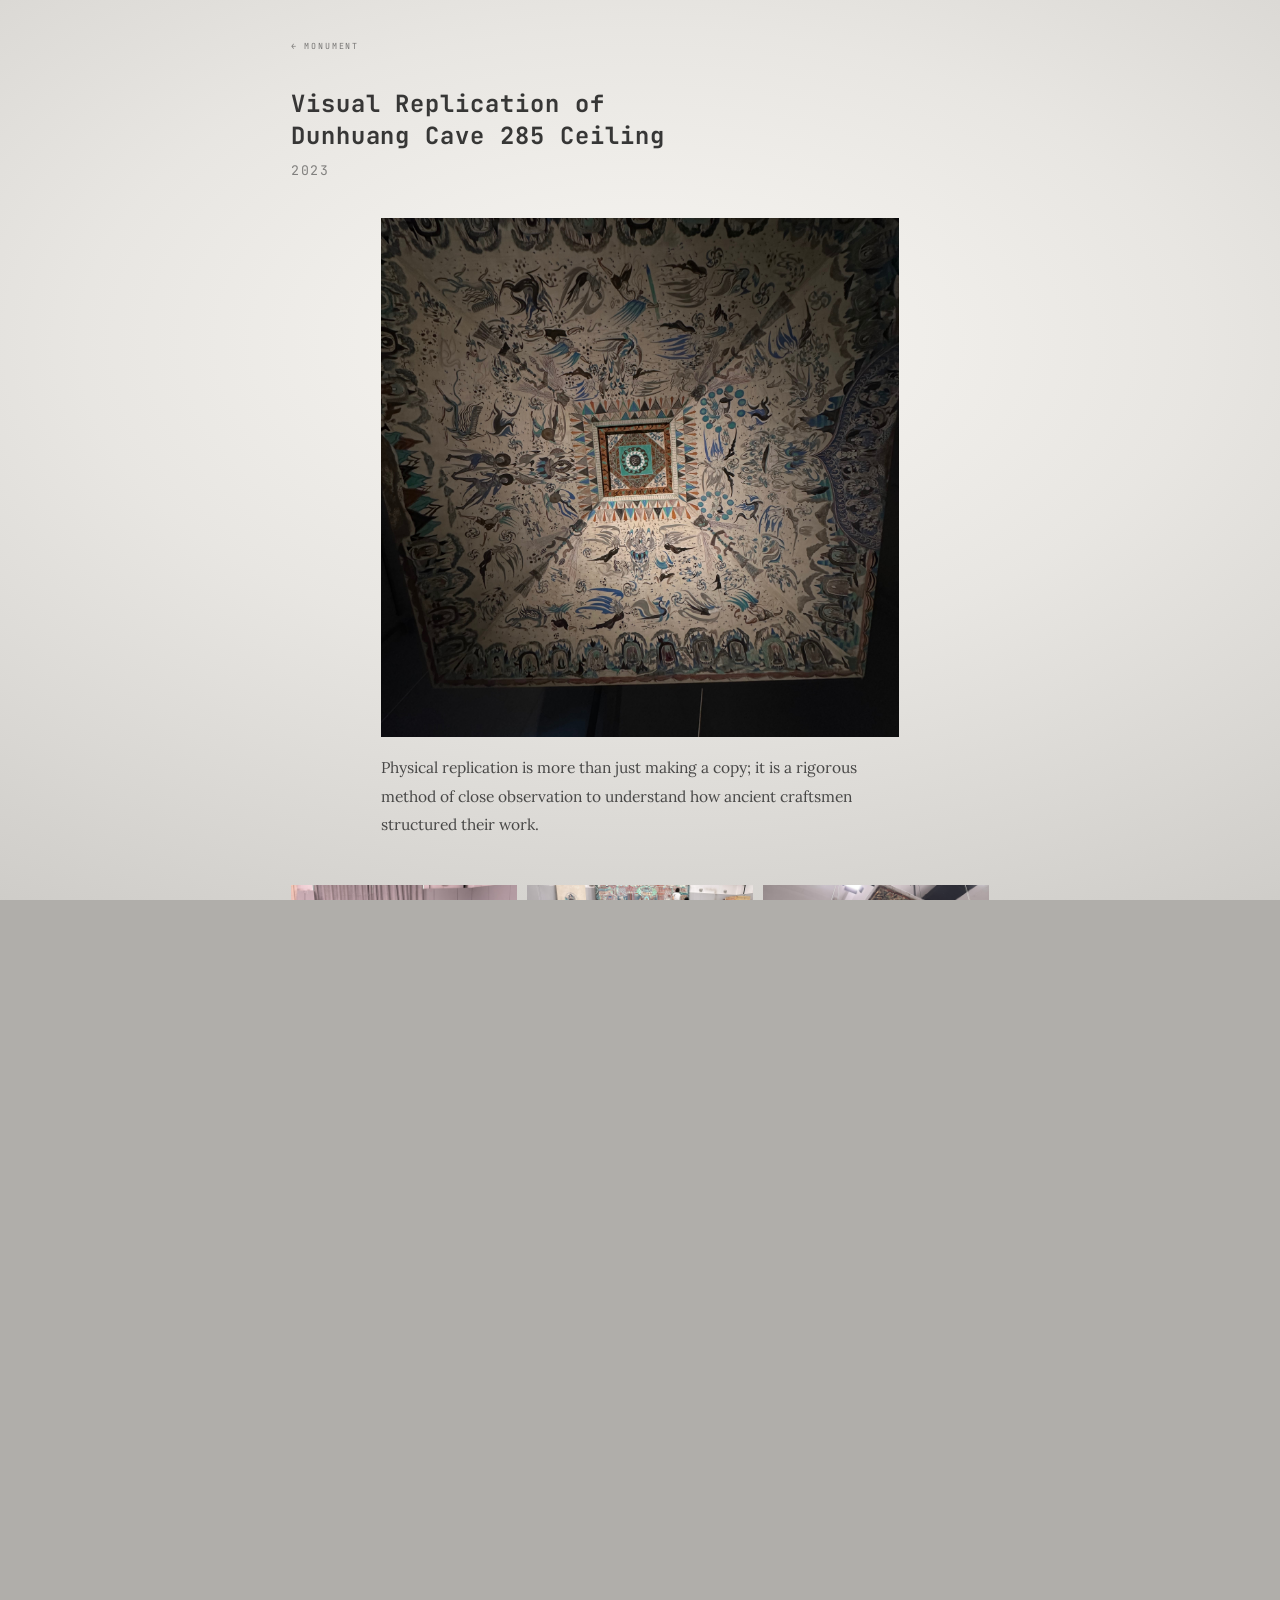
==== commit 5965c035: "Place Dunhuang lotus caption directly above zaojing trio images" ====
--- a/01-DunhuangReplication/index.html
+++ b/01-DunhuangReplication/index.html
@@ -12,13 +12,6 @@
   />
   <link rel="stylesheet" href="../style.css" />
   <link rel="stylesheet" href="project.css" />
-  <script>
-    try {
-      if (sessionStorage.getItem("project-orbit-enter") === "1") {
-        document.documentElement.classList.add("orbit-nav-active", "project-orbit-enter");
-      }
-    } catch (e) {}
-  </script>
 </head>
 <body
   class="wrapper project-page dunhuang-page"
@@ -58,10 +51,10 @@
           <img src="process3.jpg" alt="Workshop construction of the caisson form, step three" width="640" height="480" loading="lazy" />
         </figure>
       </div>
-      <div id="dh-mid1" class="dh-prose project-prose"></div>
     </div>
 
     <div class="project-stack project-stack--zaojing">
+      <div id="dh-mid1" class="dh-prose project-prose"></div>
       <div class="dh-zaojing-trio project-stack__media" role="group" aria-label="Zaojing studies">
         <figure class="dh-zaojing-trio__item">
           <img src="zaojing-OG.jpg" alt="Central zaojing lotus pattern from Cave 285" width="520" height="520" loading="lazy" />
--- a/style.css
+++ b/style.css
@@ -368,6 +368,8 @@
 
   min-height: 100%;
 
+  zoom: 0.9;
+
 }
 
 
@@ -640,64 +642,106 @@
 
 
 
-/* Subpage orbit nav: rotate article only; bg + meteors fixed */
-
+/* Subpage inner square room: user at center, four inward-facing walls */
 html.orbit-nav-active {
-
-  perspective: 1400px;
-
+  perspective: 2600px;
+  perspective-origin: 50% 50%;
   overflow: hidden;
-
-}
-
-
-
-.project-page article {
-
+}
+html.orbit-nav-active .project-page > article {
+  visibility: hidden;
+}
+.orbit-viewport {
+  --orbit-panel-w: min(52rem, 92vw);
+  /* distance from user (center) to each inner wall */
+  --orbit-depth: calc(var(--orbit-panel-w) * 0.5);
+  position: fixed;
+  inset: 0;
+  z-index: 6;
+  overflow: hidden;
+  pointer-events: none;
   transform-style: preserve-3d;
-
+}
+/* rotation axis = user position (viewport center) */
+.orbit-pivot {
+  position: absolute;
+  left: 50%;
+  top: 50%;
+  width: 0;
+  height: 0;
+  transform-style: preserve-3d;
+}
+.orbit-carousel {
+  position: absolute;
+  left: 0;
+  top: 0;
+  transform-style: preserve-3d;
+  transform: rotateY(0deg);
+  transition: transform 1100ms ease-in-out;
+}
+/* room rotates: current wall exits left, next wall enters from right */
+.orbit-carousel.orbit-carousel--spin {
+  transform: rotateY(90deg);
+}
+.orbit-face {
+  position: absolute;
+  left: 0;
+  top: 0;
+  width: var(--orbit-panel-w);
+  margin-left: calc(var(--orbit-panel-w) / -2);
+  /* slice top aligns with viewport top when wall is front-facing */
+  margin-top: calc(-50vh);
+  transform-style: preserve-3d;
   backface-visibility: hidden;
-
-}
-
-
-
-.project-page article.orbit-nav-exit {
-
-  transition:
-    transform 720ms cubic-bezier(0.22, 1, 0.36, 1),
-    opacity 720ms ease;
-
-  transform: rotateY(-84deg) scale(0.9) translateZ(-90px);
-
-  opacity: 0.32;
-
+  /* inward wall at negative Z; panel faces user without extra face flip */
+  transform: rotateY(calc(var(--orbit-yaw, 0) * 1deg))
+    translateZ(calc(-1 * var(--orbit-depth)));
+}
+.orbit-face[data-yaw="0"] {
+  --orbit-yaw: 0;
+}
+.orbit-face[data-yaw="-90"] {
+  --orbit-yaw: -90;
+}
+.orbit-face__panel {
   pointer-events: none;
-
-}
-
-
-
-html.project-orbit-enter .project-page article {
-
-  transform: rotateY(84deg) scale(0.9) translateZ(-90px);
-
-  opacity: 0.32;
-
-}
-
-
-
-html.project-orbit-enter .project-page article.orbit-nav-enter-active {
-
-  transition:
-    transform 720ms cubic-bezier(0.22, 1, 0.36, 1),
-    opacity 720ms ease;
-
-  transform: rotateY(0deg) scale(1) translateZ(0);
-
-  opacity: 1;
-
+}
+.orbit-face__slice {
+  width: var(--orbit-panel-w);
+  max-height: 100vh;
+  overflow: hidden;
+  margin: 0 auto;
+}
+.orbit-face__slice > article {
+  width: 100%;
+  max-width: var(--orbit-panel-w);
+  margin: 0 auto;
+  box-sizing: border-box;
+}
+.orbit-face__slice .dh-back,
+.orbit-face__slice .gh-back,
+.orbit-face__slice .yt-back,
+.orbit-face__slice .fr-back,
+.orbit-face__slice .dh-back-monument,
+.orbit-face__slice .gh-back-monument,
+.orbit-face__slice .yt-back-monument,
+.orbit-face__slice .fr-back-monument {
+  font-family: "JetBrains Mono", monospace;
+  font-size: 0.58rem;
+  letter-spacing: 0.22em;
+  text-transform: uppercase;
+  color: var(--ink);
+  text-decoration: none;
+}
+.orbit-face__slice .dh-back:visited,
+.orbit-face__slice .gh-back:visited,
+.orbit-face__slice .yt-back:visited,
+.orbit-face__slice .fr-back:visited,
+.orbit-face__slice .dh-back-monument:visited,
+.orbit-face__slice .gh-back-monument:visited,
+.orbit-face__slice .yt-back-monument:visited,
+.orbit-face__slice .fr-back-monument:visited {
+  color: var(--ink);
 }
 
 
--- a/01-DunhuangReplication/project.css
+++ b/01-DunhuangReplication/project.css
@@ -69,9 +69,16 @@
   margin-bottom: var(--dh-section-gap);
 }
 
-.dh-page .project-stack--process,
+.dh-page .project-stack--process {
+  margin-bottom: var(--dh-section-gap);
+}
+
 .dh-page .project-stack--full {
   margin-bottom: var(--dh-section-gap-wide);
+}
+
+.dh-page .project-stack--zaojing #dh-mid1 {
+  margin-bottom: 1.15rem;
 }
 
 .dh-page .project-stack--hero {
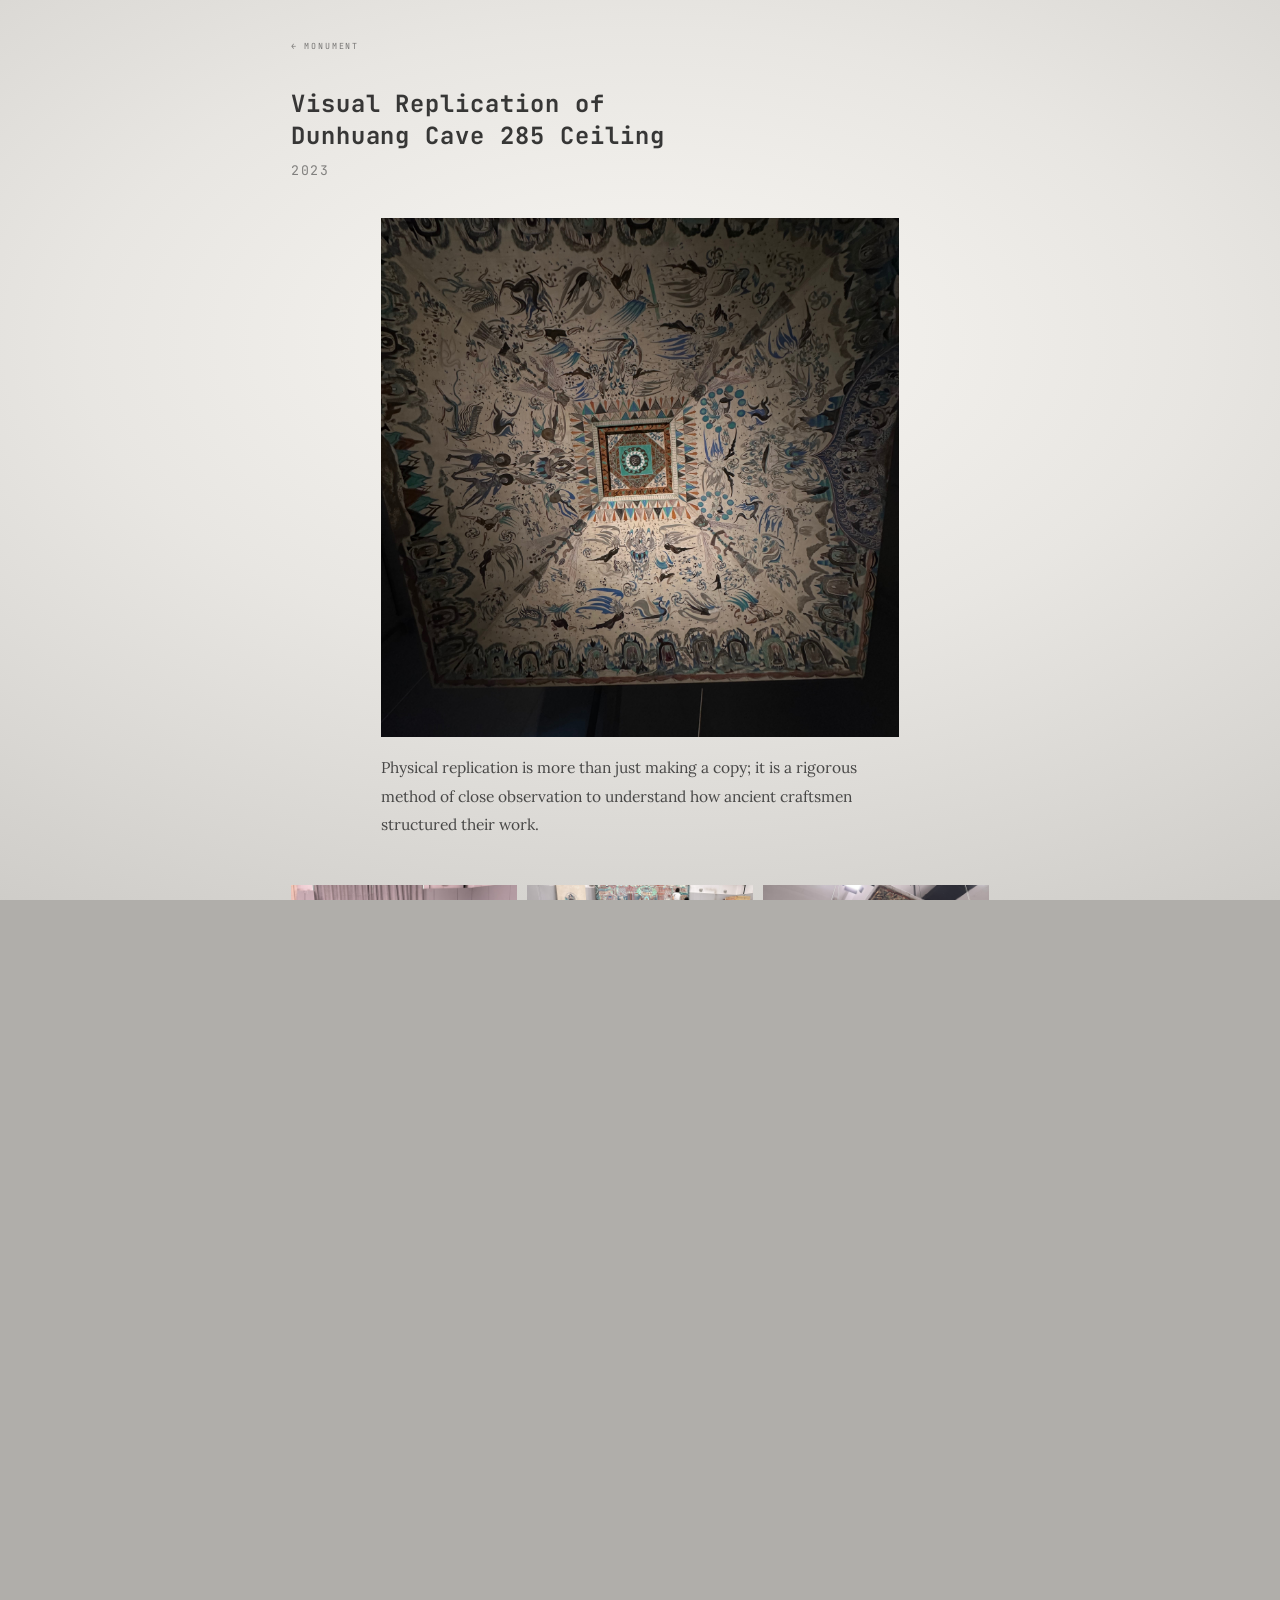
==== commit f29edd99: "Fix Dunhuang final prose slot with slice-based layout and cache bust Co-authored-by: Cursor <cursora" ====
--- a/01-DunhuangReplication/index.html
+++ b/01-DunhuangReplication/index.html
@@ -94,6 +94,6 @@
 
   <script src="../meteor.js"></script>
   <script src="../js/project-orbit-nav.js"></script>
-  <script src="dunhuang-page.js"></script>
+  <script src="dunhuang-page.js?v=16"></script>
 </body>
 </html>
